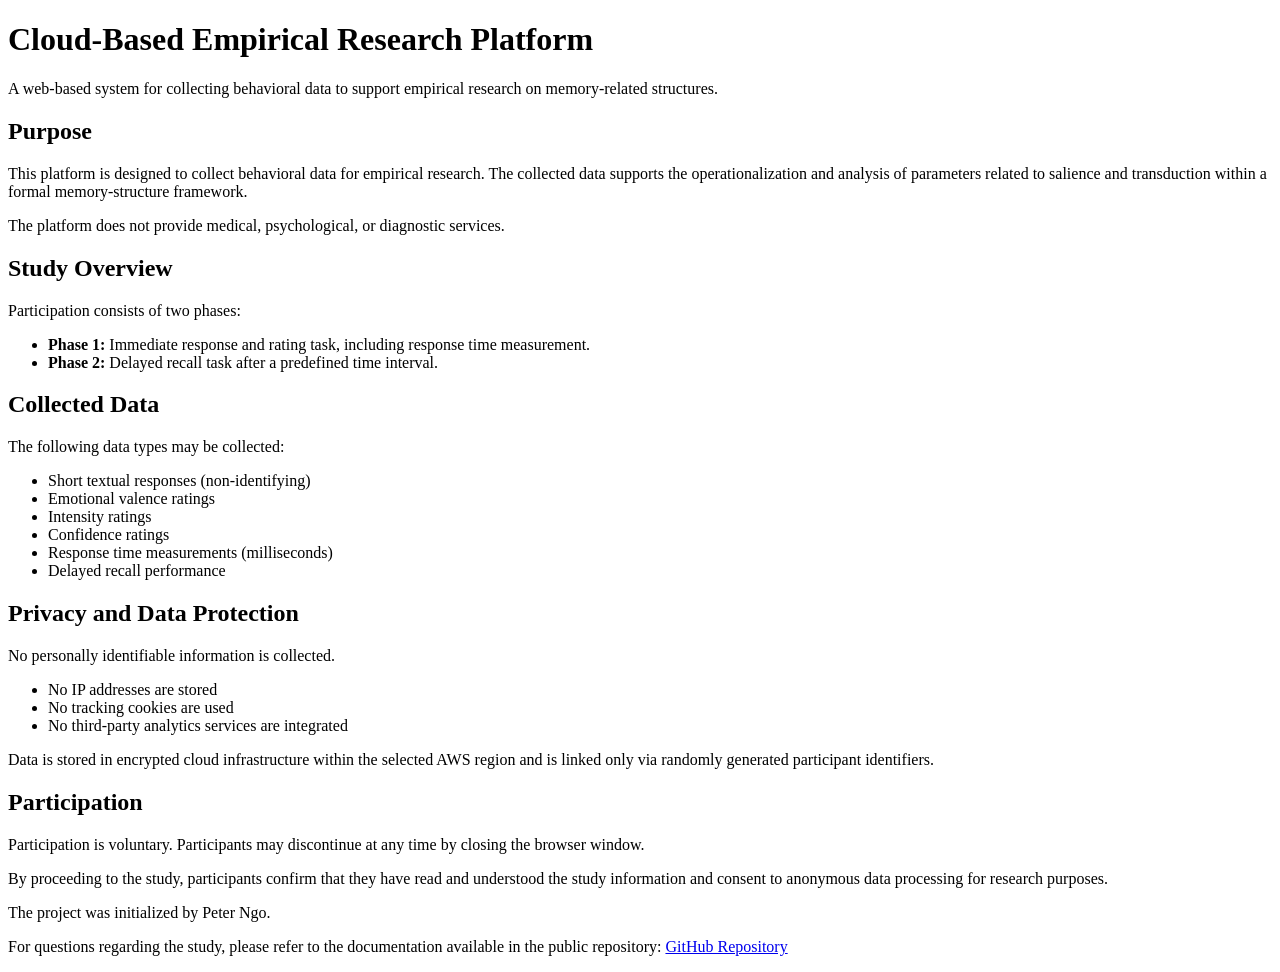
==== study-platform/index.html @ 86795f25 "feat: add index.html and website.css to study-platform" ====
<!DOCTYPE html>
<html lang="en">

<head>
    <meta charset="UTF-8">
    <meta http-equiv="X-UA-Compatible" content="IE=edge">
    <meta name="viewport" content="width=device-width, initial-scale=1.0">
    <title>Cloud-Based Empirical Research Platform</title>
    <link rel="stylesheet" href="webseite.css">
</head>

<body>

<header class="header">
    <div class="header-content">
        <div>
            <h1>Cloud-Based Empirical Research Platform</h1>
            <p>
                A web-based system for collecting behavioral data to support
                empirical research on memory-related structures.
            </p>
        </div>
    </div>
</header>

<main>

    <article>
        <h2>Purpose</h2>
        <p>
            This platform is designed to collect behavioral data for empirical research.
            The collected data supports the operationalization and analysis of parameters
            related to salience and transduction within a formal memory-structure framework.
        </p>
        <p>
            The platform does not provide medical, psychological, or diagnostic services.
        </p>
    </article>

    <article>
        <h2>Study Overview</h2>
        <p>
            Participation consists of two phases:
        </p>
        <ul>
            <li>
                <strong>Phase 1:</strong> Immediate response and rating task, including
                response time measurement.
            </li>
            <li>
                <strong>Phase 2:</strong> Delayed recall task after a predefined time interval.
            </li>
        </ul>
    </article>

    <article>
        <h2>Collected Data</h2>
        <p>
            The following data types may be collected:
        </p>
        <ul>
            <li>Short textual responses (non-identifying)</li>
            <li>Emotional valence ratings</li>
            <li>Intensity ratings</li>
            <li>Confidence ratings</li>
            <li>Response time measurements (milliseconds)</li>
            <li>Delayed recall performance</li>
        </ul>
    </article>

    <article>
        <h2>Privacy and Data Protection</h2>
        <p>
            No personally identifiable information is collected.
        </p>
        <ul>
            <li>No IP addresses are stored</li>
            <li>No tracking cookies are used</li>
            <li>No third-party analytics services are integrated</li>
        </ul>
        <p>
            Data is stored in encrypted cloud infrastructure within the selected AWS region
            and is linked only via randomly generated participant identifiers.
        </p>
    </article>

    <article>
        <h2>Participation</h2>
        <p>
            Participation is voluntary. Participants may discontinue at any time by closing
            the browser window.
        </p>
        <p>
            By proceeding to the study, participants confirm that they have read and
            understood the study information and consent to anonymous data processing
            for research purposes.
        </p>
    </article>

</main>

<footer>
    <div class="footer-section">
        <p>
            The project was initialized by Peter Ngo.
        </p>
    <p>
        For questions regarding the study, please refer to the documentation
        available in the public repository:
        <a href="https://github.com/stoicfist/LifeRayTheory-public" target="_blank" rel="noopener noreferrer">
            GitHub Repository
        </a>
    </p>
    </div>
</footer>

</body>
</html>
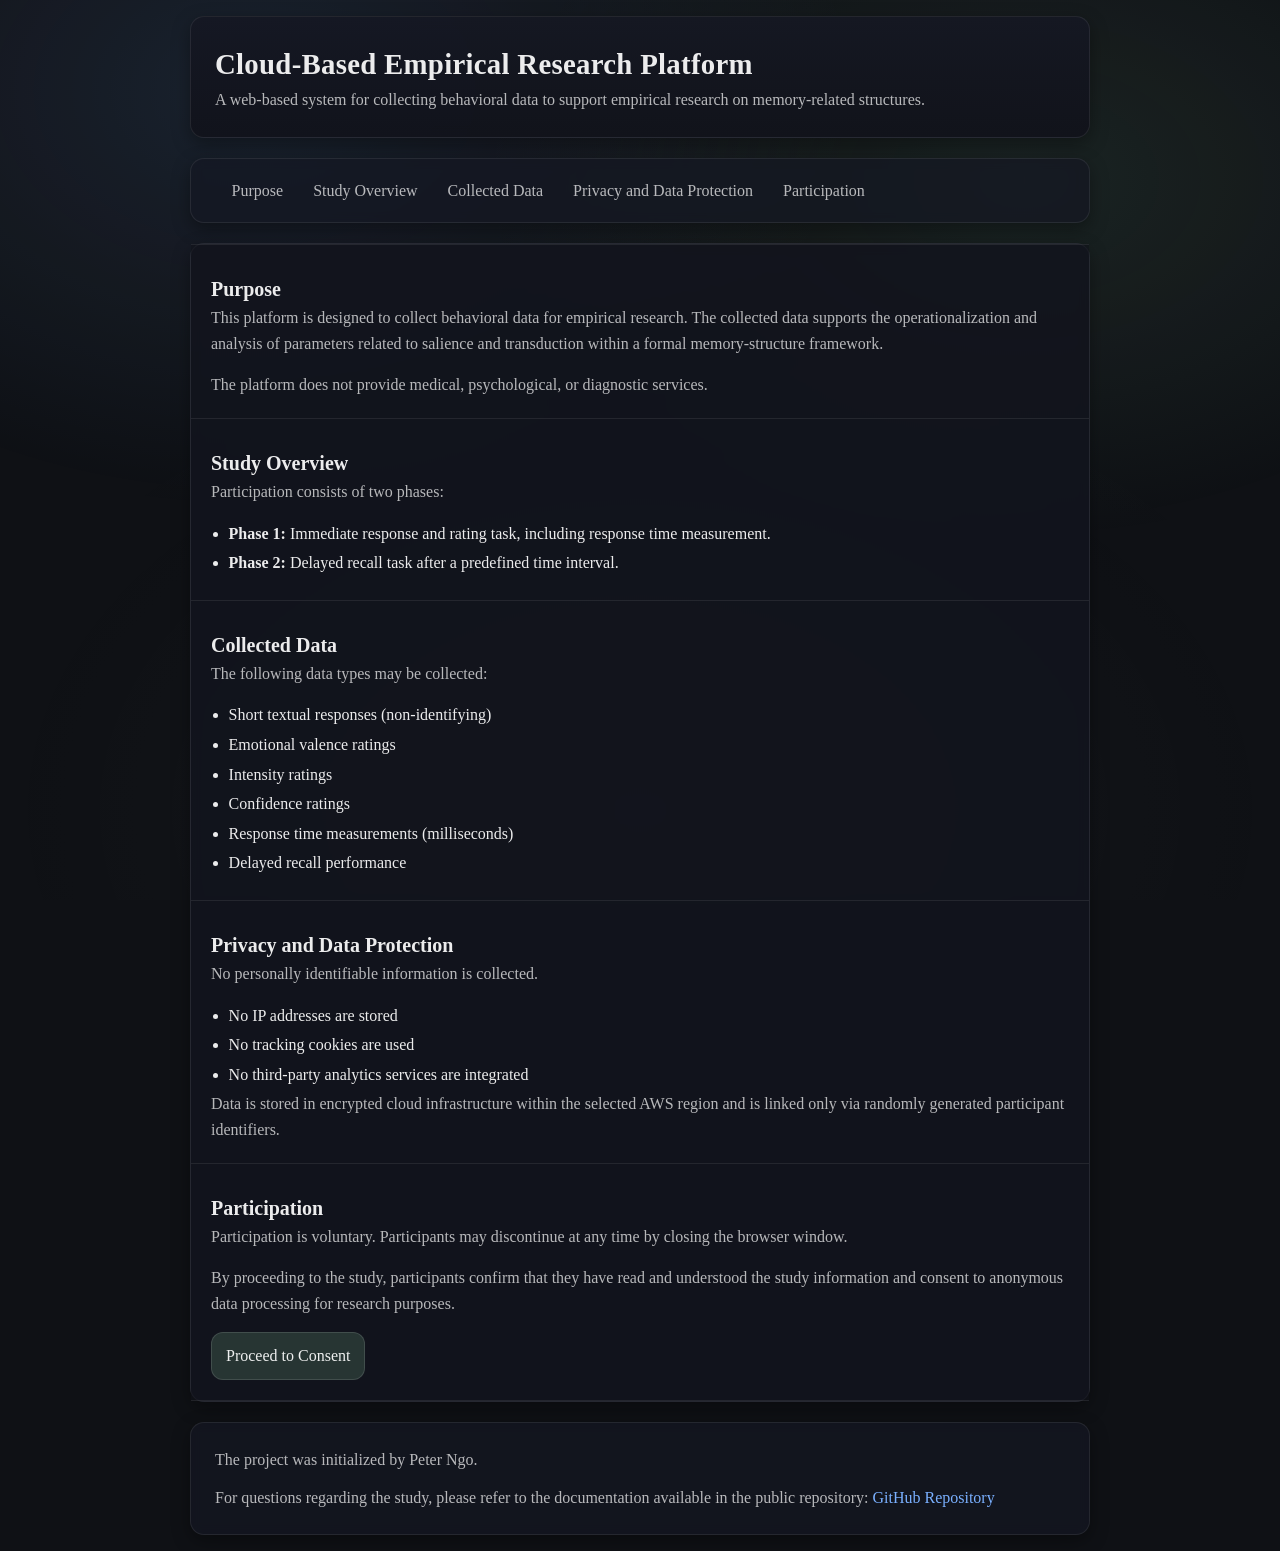
==== commit 663b4c55: "refactor: enhance index website appearance" ====
--- a/study-platform/index.html
+++ b/study-platform/index.html
@@ -6,113 +6,131 @@
     <meta http-equiv="X-UA-Compatible" content="IE=edge">
     <meta name="viewport" content="width=device-width, initial-scale=1.0">
     <title>Cloud-Based Empirical Research Platform</title>
-    <link rel="stylesheet" href="webseite.css">
+    <link rel="stylesheet" href="website.css">
 </head>
 
 <body>
 
-<header class="header">
-    <div class="header-content">
-        <div>
-            <h1>Cloud-Based Empirical Research Platform</h1>
+<div class="page">
+
+    <header class="header">
+        <div class="header-content">
+            <div>
+                <h1>Cloud-Based Empirical Research Platform</h1>
+                <p>
+                    A web-based system for collecting behavioral data to support
+                    empirical research on memory-related structures.
+                </p>
+            </div>
+        </div>
+    </header>
+
+    <nav class="toc" aria-label="Table of contents">
+        <ul class="toc-list no-bullets">
+            <li><a href="#purpose">Purpose</a></li>
+            <li><a href="#study-overview">Study Overview</a></li>
+            <li><a href="#collected-data">Collected Data</a></li>
+            <li><a href="#privacy-data-protection">Privacy and Data Protection</a></li>
+            <li><a href="#participation">Participation</a></li>
+        </ul>
+    </nav>
+
+    <main>
+
+        <article class="card" id="purpose">
+            <h2>Purpose</h2>
             <p>
-                A web-based system for collecting behavioral data to support
-                empirical research on memory-related structures.
+                This platform is designed to collect behavioral data for empirical research.
+                The collected data supports the operationalization and analysis of parameters
+                related to salience and transduction within a formal memory-structure framework.
+            </p>
+            <p>
+                The platform does not provide medical, psychological, or diagnostic services.
+            </p>
+        </article>
+
+        <article class="card" id="study-overview">
+            <h2>Study Overview</h2>
+            <p>
+                Participation consists of two phases:
+            </p>
+            <ul>
+                <li>
+                    <strong>Phase 1:</strong> Immediate response and rating task, including
+                    response time measurement.
+                </li>
+                <li>
+                    <strong>Phase 2:</strong> Delayed recall task after a predefined time interval.
+                </li>
+            </ul>
+        </article>
+
+        <article class="card" id="collected-data">
+            <h2>Collected Data</h2>
+            <p>
+                The following data types may be collected:
+            </p>
+            <ul>
+                <li>Short textual responses (non-identifying)</li>
+                <li>Emotional valence ratings</li>
+                <li>Intensity ratings</li>
+                <li>Confidence ratings</li>
+                <li>Response time measurements (milliseconds)</li>
+                <li>Delayed recall performance</li>
+            </ul>
+        </article>
+
+        <article class="card" id="privacy-data-protection">
+            <h2>Privacy and Data Protection</h2>
+            <p>
+                No personally identifiable information is collected.
+            </p>
+            <ul>
+                <li>No IP addresses are stored</li>
+                <li>No tracking cookies are used</li>
+                <li>No third-party analytics services are integrated</li>
+            </ul>
+            <p>
+                Data is stored in encrypted cloud infrastructure within the selected AWS region
+                and is linked only via randomly generated participant identifiers.
+            </p>
+        </article>
+
+        <article class="card" id="participation">
+            <h2>Participation</h2>
+            <p>
+                Participation is voluntary. Participants may discontinue at any time by closing
+                the browser window.
+            </p>
+            <p>
+                By proceeding to the study, participants confirm that they have read and
+                understood the study information and consent to anonymous data processing
+                for research purposes.
+            </p>
+
+            <div style="margin-top: 14px;">
+                <a class="btn btn-primary" href="consent.html">Proceed to Consent</a>
+            </div>
+        </article>
+
+    </main>
+
+    <footer>
+        <div class="footer-section">
+            <p>
+                The project was initialized by Peter Ngo.
+            </p>
+            <p>
+                For questions regarding the study, please refer to the documentation
+                available in the public repository:
+                <a href="https://github.com/stoicfist/LifeRayTheory-public" target="_blank" rel="noopener noreferrer">
+                    GitHub Repository
+                </a>
             </p>
         </div>
-    </div>
-</header>
+    </footer>
 
-<main>
-
-    <article>
-        <h2>Purpose</h2>
-        <p>
-            This platform is designed to collect behavioral data for empirical research.
-            The collected data supports the operationalization and analysis of parameters
-            related to salience and transduction within a formal memory-structure framework.
-        </p>
-        <p>
-            The platform does not provide medical, psychological, or diagnostic services.
-        </p>
-    </article>
-
-    <article>
-        <h2>Study Overview</h2>
-        <p>
-            Participation consists of two phases:
-        </p>
-        <ul>
-            <li>
-                <strong>Phase 1:</strong> Immediate response and rating task, including
-                response time measurement.
-            </li>
-            <li>
-                <strong>Phase 2:</strong> Delayed recall task after a predefined time interval.
-            </li>
-        </ul>
-    </article>
-
-    <article>
-        <h2>Collected Data</h2>
-        <p>
-            The following data types may be collected:
-        </p>
-        <ul>
-            <li>Short textual responses (non-identifying)</li>
-            <li>Emotional valence ratings</li>
-            <li>Intensity ratings</li>
-            <li>Confidence ratings</li>
-            <li>Response time measurements (milliseconds)</li>
-            <li>Delayed recall performance</li>
-        </ul>
-    </article>
-
-    <article>
-        <h2>Privacy and Data Protection</h2>
-        <p>
-            No personally identifiable information is collected.
-        </p>
-        <ul>
-            <li>No IP addresses are stored</li>
-            <li>No tracking cookies are used</li>
-            <li>No third-party analytics services are integrated</li>
-        </ul>
-        <p>
-            Data is stored in encrypted cloud infrastructure within the selected AWS region
-            and is linked only via randomly generated participant identifiers.
-        </p>
-    </article>
-
-    <article>
-        <h2>Participation</h2>
-        <p>
-            Participation is voluntary. Participants may discontinue at any time by closing
-            the browser window.
-        </p>
-        <p>
-            By proceeding to the study, participants confirm that they have read and
-            understood the study information and consent to anonymous data processing
-            for research purposes.
-        </p>
-    </article>
-
-</main>
-
-<footer>
-    <div class="footer-section">
-        <p>
-            The project was initialized by Peter Ngo.
-        </p>
-    <p>
-        For questions regarding the study, please refer to the documentation
-        available in the public repository:
-        <a href="https://github.com/stoicfist/LifeRayTheory-public" target="_blank" rel="noopener noreferrer">
-            GitHub Repository
-        </a>
-    </p>
-    </div>
-</footer>
+</div>
 
 </body>
 </html>
--- a/study-platform/website.css
+++ b/study-platform/website.css
@@ -0,0 +1,297 @@
+/* Allgemeine Einstellungen */
+* {
+    box-sizing: border-box;
+    margin: 0;
+    padding: 0;
+}
+
+.header-content {
+    display: flex;
+    align-items: center;
+    justify-content: space-between;
+}
+
+/* Listenpunkte entfernen */
+.no-bullets {
+    list-style: none;
+    padding: 0;
+}
+
+/* =========================
+   Research UI polish (dark)
+   ========================= */
+
+/* Theme tokens */
+:root {
+  --bg: #0f1115;
+  --panel: #151823;
+  --panel-2: #11131b;
+  --border: rgba(255, 255, 255, 0.08);
+  --text: rgba(255, 255, 255, 0.92);
+  --muted: rgba(255, 255, 255, 0.70);
+  --subtle: rgba(255, 255, 255, 0.55);
+  --link: #7ab0ff;
+  --accent: #9ae6b4; /* soft mint */
+  --danger: #ff6b6b;
+
+  --shadow: 0 10px 30px rgba(0,0,0,0.45);
+  --shadow-soft: 0 6px 18px rgba(0,0,0,0.35);
+  --radius: 14px;
+}
+
+/* Improve typography */
+body {
+  background-color: var(--bg);
+  color: var(--text);
+  line-height: 1.6;
+  padding: 16px;
+}
+
+/* Subtle background grain (optional, tasteful) */
+body::before {
+  content: "";
+  position: fixed;
+  inset: 0;
+  pointer-events: none;
+  background: radial-gradient(1000px 700px at 20% 10%, rgba(122,176,255,0.12), transparent 60%),
+              radial-gradient(900px 600px at 80% 20%, rgba(154,230,180,0.10), transparent 60%),
+              radial-gradient(1200px 800px at 50% 90%, rgba(255,255,255,0.04), transparent 60%);
+  opacity: 0.9;
+  z-index: -1;
+}
+
+/* Single-column page wrapper */
+.page {
+  display: flex;
+  flex-direction: column;
+  Width: min(900px, 100%);
+  margin: 0 auto;
+  gap: 20px;
+}
+
+/* Panels feel more "card-like" */
+.header, main, footer {
+  border: 1px solid var(--border);
+  border-radius: var(--radius);
+  box-shadow: var(--shadow-soft);
+  backdrop-filter: blur(6px);
+}
+
+.header {
+  background: linear-gradient(180deg, rgba(21,24,35,0.95), rgba(17,19,27,0.95));
+  padding: 24px;
+}
+
+main {
+  background: rgba(21,24,35,0.78);
+  display: flex;
+  flex-direction: column;
+  gap: 0;
+}
+
+footer {
+  background: rgba(21,24,35,0.70);
+  padding: 24px;
+}
+
+/* Headings */
+h1 {
+  font-size: 1.8rem;
+  letter-spacing: 0.01em;
+}
+h2 {
+  font-size: 1.25rem;
+  margin-top: 8px;
+}
+h3 {
+  font-size: 1.05rem;
+}
+
+/* Paragraphs */
+p {
+  color: var(--muted);
+}
+small, .muted {
+  color: var(--subtle);
+}
+
+/* Links */
+a {
+  color: var(--link);
+  text-decoration: none;
+}
+a:hover {
+  text-decoration: underline;
+}
+
+/* List spacing */
+ul {
+  margin-left: 1.1rem;
+}
+li {
+  margin: 0.25rem 0;
+}
+
+/* Section cards inside main */
+.card {
+  background: rgba(17,19,27,0.55);
+  border: 1px solid var(--border);
+  border-radius: calc(var(--radius) - 2px);
+  padding: 20px;
+  box-shadow: none;
+  border-top: none;
+  border-left: none;
+  border-right: none;
+  border-radius: 0;
+  transition: transform 120ms ease, box-shadow 120ms ease, border-color 120ms ease;
+}
+.card:first-child {
+  border-top: 1px solid var(--border);
+  border-radius: 0;
+}
+.card:last-child {
+  border-radius: 0;
+}
+.card:hover {
+  transform: translateY(-2px);
+  box-shadow: var(--shadow-soft);
+  border-color: rgba(255,255,255,0.12);
+}
+
+.card p {
+    margin-bottom: 1rem;
+}
+
+.card p:last-child {
+    margin-bottom: 0;
+}
+
+/* Micro feedback */
+:focus-visible {
+  outline: 2px solid rgba(122,176,255,0.55);
+  outline-offset: 2px;
+}
+
+/* Buttons */
+.btn {
+  display: inline-flex;
+  align-items: center;
+  justify-content: center;
+  gap: 8px;
+  padding: 10px 14px;
+  border-radius: 12px;
+  border: 1px solid rgba(255,255,255,0.12);
+  background: rgba(122,176,255,0.14);
+  color: var(--text);
+  cursor: pointer;
+  transition: transform 120ms ease, background 120ms ease, border-color 120ms ease;
+  user-select: none;
+}
+.btn:hover {
+  transform: translateY(-1px);
+  background: rgba(122,176,255,0.20);
+  border-color: rgba(255,255,255,0.18);
+}
+.btn:active {
+  transform: translateY(0px);
+}
+.btn-primary {
+  background: rgba(154,230,180,0.16);
+}
+.btn-primary:hover {
+  background: rgba(154,230,180,0.22);
+}
+
+/* Inline "pill" badges */
+.pill {
+  display: inline-block;
+  font-size: 0.85rem;
+  padding: 4px 10px;
+  border-radius: 999px;
+  border: 1px solid rgba(255,255,255,0.12);
+  background: rgba(255,255,255,0.06);
+  color: var(--muted);
+}
+
+/* Consent checkbox row */
+.consent-row {
+  display: flex;
+  gap: 10px;
+  align-items: flex-start;
+  padding: 12px;
+  border-radius: 12px;
+  border: 1px solid rgba(255,255,255,0.10);
+  background: rgba(255,255,255,0.04);
+}
+.consent-row input[type="checkbox"] {
+  width: 18px;
+  height: 18px;
+  margin-top: 2px;
+  accent-color: #7ab0ff;
+}
+
+/* Footer section */
+.footer-section {
+  display: flex;
+  flex-direction: column;
+  gap: 12px;
+}
+
+/* Minimal TOC navigation (document-style) */
+.toc {
+  border: 1px solid var(--border);
+  border-radius: var(--radius);
+  background: rgba(21,24,35,0.70);
+  box-shadow: var(--shadow-soft);
+  backdrop-filter: blur(6px);
+  padding: 10px 14px;
+}
+
+.toc-list {
+  display: flex;
+  flex-wrap: wrap;
+  gap: 8px 12px;
+}
+
+.toc-list a {
+  display: inline-block;
+  padding: 4px 8px;
+  border-radius: 8px;
+  color: var(--muted);
+  border: 1px solid transparent;
+  transition: color 120ms ease, background-color 120ms ease, border-color 120ms ease;
+}
+
+.toc-list a:hover {
+  color: var(--text);
+  text-decoration: none;
+  background: rgba(255,255,255,0.05);
+  border-color: var(--border);
+}
+
+/* Responsive: keep content readable on small screens */
+@media (max-width: 768px) {
+  body {
+    padding: 12px;
+  }
+
+  .page {
+    width: 100%;
+  }
+
+  h1 {
+    font-size: 1.5rem;
+  }
+
+  h2 {
+    font-size: 1.1rem;
+  }
+
+  .toc {
+    padding: 10px 12px;
+  }
+
+  .toc-list {
+    gap: 6px 10px;
+  }
+}
